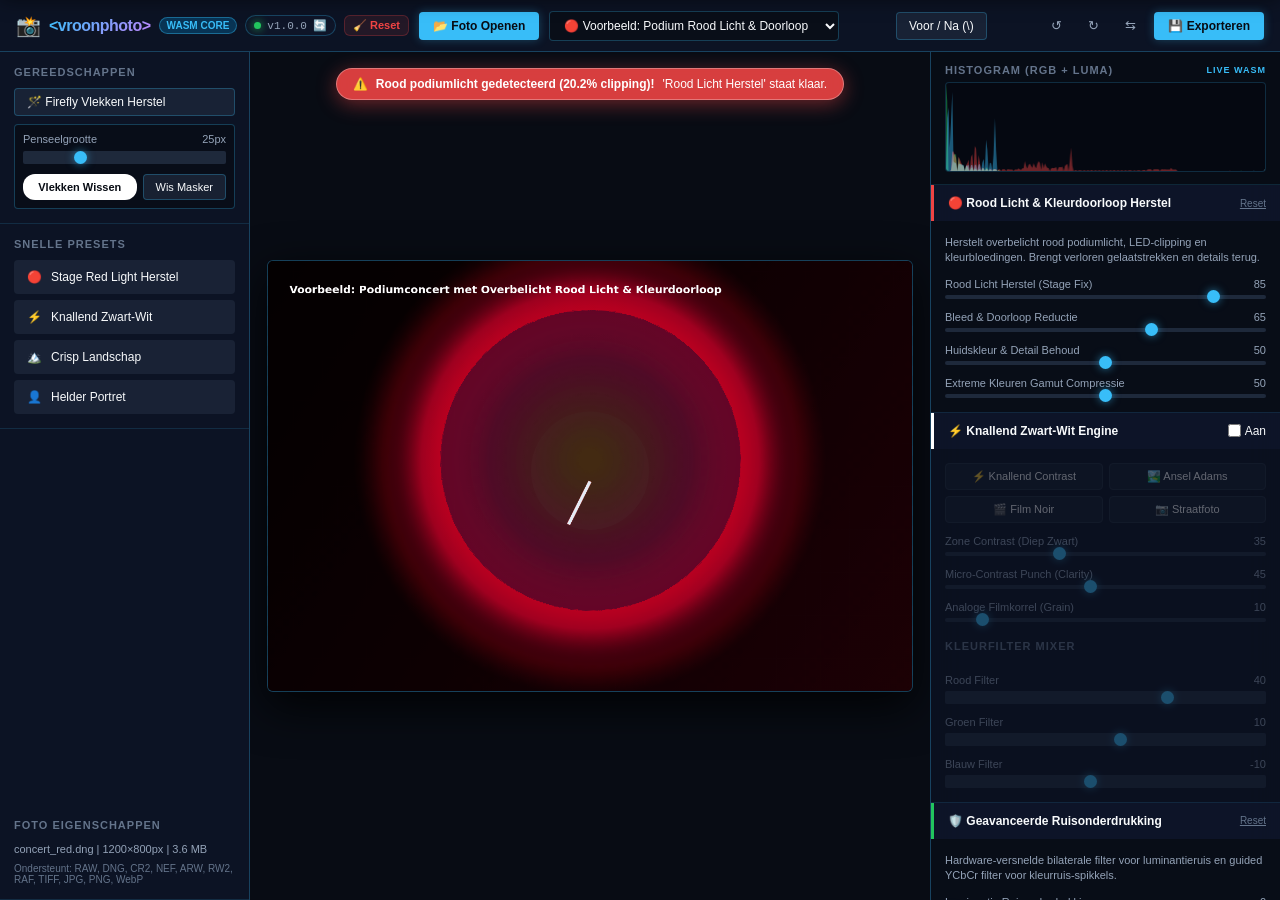
==== reset.html @ 960d66cd "Refactor vroonphoto naar structuur en standaarden van eerdere apps (PetersWorld)" ====
<!DOCTYPE html>
<html lang="nl">
<head>
  <meta charset="utf-8">
  <title>vroonphoto Reset & Cache Purge</title>
  <meta name="viewport" content="width=device-width, initial-scale=1">
  <meta http-equiv="Cache-Control" content="no-cache, no-store, must-revalidate" />
  <meta http-equiv="Pragma" content="no-cache" />
  <meta http-equiv="Expires" content="0" />
  <link rel="icon" href="favicon.svg" type="image/svg+xml">
  <style>
    body {
      background: #080c14;
      color: #38bdf8;
      font-family: -apple-system, BlinkMacSystemFont, "Segoe UI", Roboto, sans-serif;
      display: flex;
      flex-direction: column;
      align-items: center;
      justify-content: center;
      min-height: 100vh;
      margin: 0;
      text-align: center;
      padding: 20px;
      box-sizing: border-box;
    }
    .card {
      background: rgba(15, 23, 42, 0.95);
      border: 1px solid rgba(56, 189, 248, 0.4);
      border-radius: 16px;
      padding: 32px 24px;
      max-width: 440px;
      box-shadow: 0 12px 40px rgba(0, 0, 0, 0.8);
    }
    .icon { font-size: 3rem; margin-bottom: 12px; }
    h2 { margin: 0 0 12px 0; color: #fff; font-size: 1.4rem; }
    p { color: #94a3b8; font-size: 0.95rem; line-height: 1.5; margin: 0 0 18px 0; }
    .status {
      color: #4ade80;
      font-weight: 600;
      font-size: 1rem;
      padding: 10px;
      background: rgba(74, 222, 128, 0.1);
      border-radius: 8px;
      border: 1px solid rgba(74, 222, 128, 0.25);
    }
    .btn {
      background: #0284c7;
      color: #fff;
      border: none;
      font-size: 1rem;
      font-weight: bold;
      padding: 14px 28px;
      border-radius: 10px;
      cursor: pointer;
      margin-top: 20px;
      text-decoration: none;
      display: inline-block;
      transition: background 0.2s;
    }
    .btn:hover { background: #0369a1; }
  </style>
</head>
<body>
  <div class="card">
    <div class="icon">🧹</div>
    <h2>vroonphoto Geheugen &amp; Cache Reset</h2>
    <p>Alle oude gecachte WASM-modules, browser-opslag en Service Workers worden nu definitief gewist van uw toestel...</p>
    <div id="status" class="status">⏳ Bezig met geheugen leegmaken...</div>
    <a id="btn-go" class="btn" href="./" style="display:none;">Open Schone App ➔</a>
  </div>

  <script>
    async function purgeAndReset() {
      // 1. Verwijder alle Service Worker registraties
      try {
        if ('serviceWorker' in navigator) {
          const registrations = await navigator.serviceWorker.getRegistrations();
          for (const reg of registrations) {
            await reg.unregister();
          }
        }
      } catch (e) {}

      // 2. Verwijder alle CacheStorage caches
      try {
        if ('caches' in window) {
          const keys = await caches.keys();
          for (const k of keys) {
            await caches.delete(k);
          }
        }
      } catch (e) {}

      // 3. Wis alle lokale opslag
      try {
        localStorage.clear();
        sessionStorage.clear();
      } catch (e) {}

      // 4. Verwijder eventuele IndexedDB databases
      try {
        if (window.indexedDB && indexedDB.databases) {
          const dbs = await indexedDB.databases();
          for (const db of dbs) {
            if (db.name) indexedDB.deleteDatabase(db.name);
          }
        }
      } catch (e) {}

      const stat = document.getElementById('status');
      stat.textContent = '✅ Cache 100% leeggemaakt! Schone app wordt geopend...';
      const btn = document.getElementById('btn-go');
      btn.style.display = 'inline-block';

      // 5. Herlaad automatisch naar een unieke URL die gegarandeerd vers van het netwerk komt
      setTimeout(function() {
        window.location.replace('index.html?v=' + Date.now() + '&clean=true');
      }, 750);
    }

    purgeAndReset();
  </script>
</body>
</html>
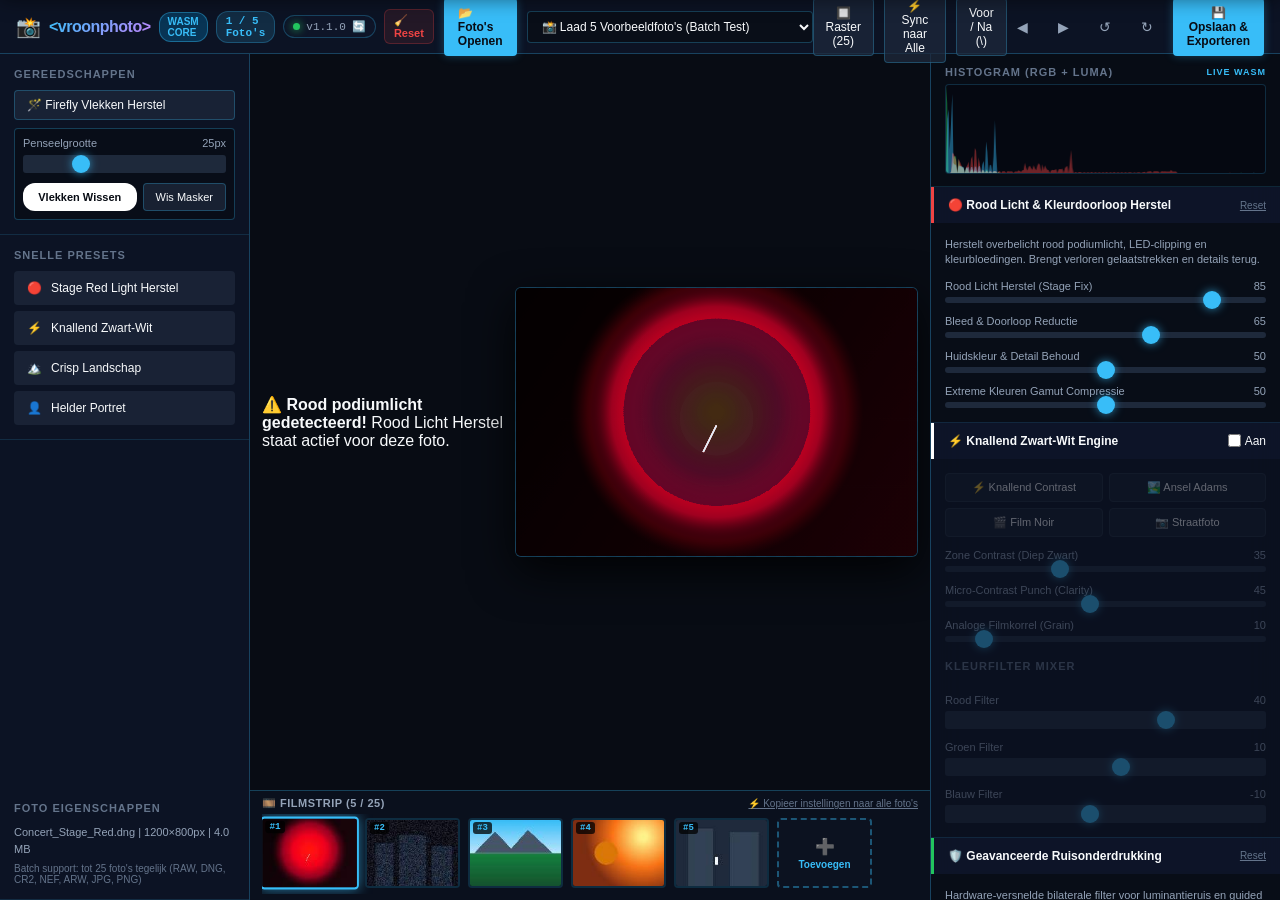
==== commit c504c29d: "v1.1.0: 25-foto batch beheer, filmstrip, rasteroverzicht, mapkeuze op apparaat en iPad touch-optimal" ====
--- a/reset.html
+++ b/reset.html
@@ -122,3 +122,4 @@
   </script>
 </body>
 </html>
+
